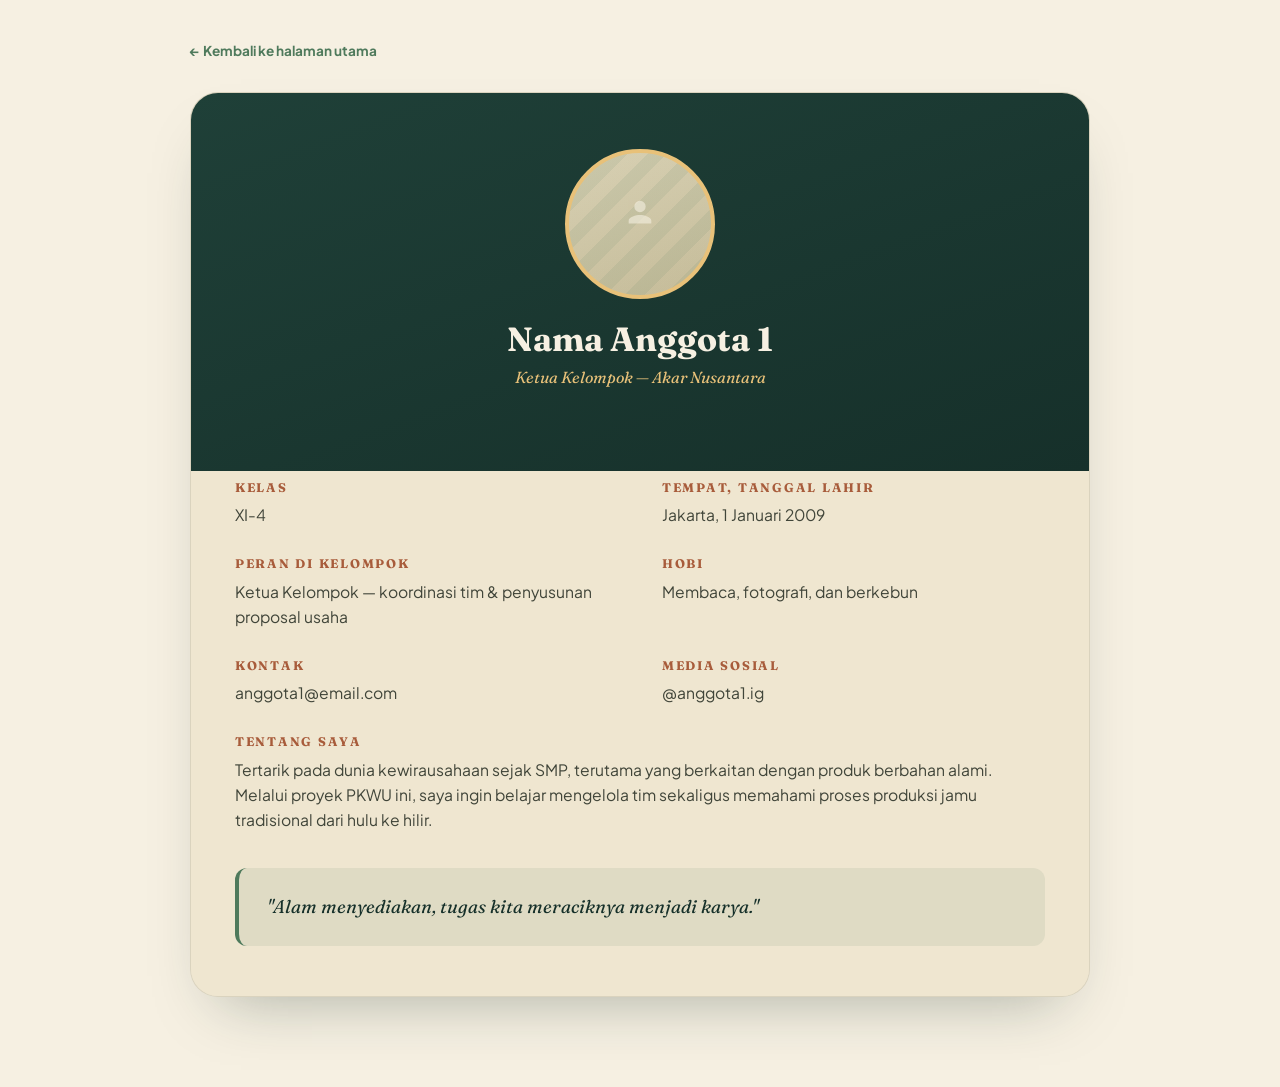
==== anggota1.html @ b5583791 "Create anggota1.html" ====
<!DOCTYPE html>
<html lang="id">
<head>
<meta charset="UTF-8" />
<meta name="viewport" content="width=device-width, initial-scale=1.0" />
<title>Biodata — Nama Anggota 1 | Akar Nusantara</title>

<link rel="preconnect" href="https://fonts.googleapis.com">
<link rel="preconnect" href="https://fonts.gstatic.com" crossorigin>
<link href="https://fonts.googleapis.com/css2?family=Fraunces:ital,opsz,wght@0,9..144,400;0,9..144,500;0,9..144,600;1,9..144,500&family=Plus+Jakarta+Sans:wght@400;500;600;700;800&display=swap" rel="stylesheet">

<link rel="stylesheet" href="style.css">
</head>
<body>

<div class="biodata">
  <div class="biodata__kembali">
    <a href="index.html#anggota">← Kembali ke halaman utama</a>
  </div>

  <div class="biodata__kartu">
    <div class="biodata__header">
      <!-- Ganti div di bawah dengan <img> foto anggota -->
      <div class="biodata__foto placeholder-photo">
        <div class="placeholder-photo__isi">
          <svg viewBox="0 0 24 24" style="fill:#f6f0e2"><path d="M12 12c2.7 0 8 1.34 8 4v2H4v-2c0-2.66 5.3-4 8-4zm0-2a4 4 0 110-8 4 4 0 010 8z"/></svg>
        </div>
      </div>
      <h1>Nama Anggota 1</h1>
      <p>Ketua Kelompok — Akar Nusantara</p>
    </div>

    <div class="biodata__isi">
      <div class="biodata__blok">
        <h4>Kelas</h4>
        <p>XI-4</p>
      </div>
      <div class="biodata__blok">
        <h4>Tempat, Tanggal Lahir</h4>
        <p>Jakarta, 1 Januari 2009</p>
      </div>
      <div class="biodata__blok">
        <h4>Peran di Kelompok</h4>
        <p>Ketua Kelompok — koordinasi tim &amp; penyusunan proposal usaha</p>
      </div>
      <div class="biodata__blok">
        <h4>Hobi</h4>
        <p>Membaca, fotografi, dan berkebun</p>
      </div>
      <div class="biodata__blok">
        <h4>Kontak</h4>
        <p>anggota1@email.com</p>
      </div>
      <div class="biodata__blok">
        <h4>Media Sosial</h4>
        <p>@anggota1.ig</p>
      </div>

      <div class="biodata__blok biodata__blok--full">
        <h4>Tentang Saya</h4>
        <p>Tertarik pada dunia kewirausahaan sejak SMP, terutama yang berkaitan dengan produk berbahan alami. Melalui proyek PKWU ini, saya ingin belajar mengelola tim sekaligus memahami proses produksi jamu tradisional dari hulu ke hilir.</p>
      </div>

      <div class="biodata__moto">
        "Alam menyediakan, tugas kita meraciknya menjadi karya."
      </div>
    </div>
  </div>
</div>

</body>
</html>
---- style.css ----
/* ============================================================
   AKAR NUSANTARA — Landing Page PKWU
   Token sistem desain: hijau botani + emas kunyit + krem parchment
   ============================================================ */

:root{
  /* warna */
  --hijau-tua: #16302a;
  --hijau-tua-2: #1f4038;
  --hijau-daun: #4f7a5c;
  --krem: #f6f0e2;
  --krem-2: #efe6d0;
  --emas: #d3a24c;
  --emas-terang: #e8c179;
  --tanah-liat: #a85c3b;
  --teks-gelap: #22291f;
  --teks-terang: #f6f0e2;
  --garis: rgba(246,240,226,0.14);

  /* tipografi */
  --font-display: "Fraunces", "Georgia", serif;
  --font-body: "Plus Jakarta Sans", "Segoe UI", sans-serif;

  /* misc */
  --radius: 22px;
  --radius-sm: 12px;
  --bayangan: 0 20px 50px -20px rgba(10, 20, 15, 0.45);
  --transisi: 480ms cubic-bezier(.19,1,.22,1);
}

*, *::before, *::after{ box-sizing: border-box; }

@media (prefers-reduced-motion: reduce){
  *, *::before, *::after{
    animation-duration: 0.001ms !important;
    animation-iteration-count: 1 !important;
    transition-duration: 0.001ms !important;
    scroll-behavior: auto !important;
  }
}

html{ scroll-behavior: smooth; }

body{
  margin: 0;
  font-family: var(--font-body);
  background: var(--krem);
  color: var(--teks-gelap);
  line-height: 1.6;
  -webkit-font-smoothing: antialiased;
  overflow-x: hidden;
}

img{ max-width: 100%; display: block; }
a{ color: inherit; text-decoration: none; }
h1,h2,h3,h4{ font-family: var(--font-display); margin: 0; line-height: 1.08; }
p{ margin: 0; }
button{ font-family: inherit; cursor: pointer; }

:focus-visible{
  outline: 3px solid var(--emas);
  outline-offset: 3px;
}

.eyebrow{
  display: inline-flex;
  align-items: center;
  gap: 10px;
  font-family: var(--font-body);
  font-size: 0.78rem;
  letter-spacing: 0.22em;
  text-transform: uppercase;
  font-weight: 600;
  color: var(--tanah-liat);
}
.section--dark .eyebrow{ color: var(--emas-terang); }
.eyebrow::before{
  content: "";
  width: 26px; height: 1.5px;
  background: currentColor;
  display: inline-block;
}

.glass{
  background: rgba(246, 240, 226, 0.14);
  backdrop-filter: blur(18px) saturate(140%);
  -webkit-backdrop-filter: blur(18px) saturate(140%);
  border: 1px solid rgba(246, 240, 226, 0.28);
  box-shadow: var(--bayangan);
}

.btn{
  display: inline-flex;
  align-items: center;
  gap: 10px;
  padding: 15px 30px;
  border-radius: 100px;
  font-weight: 600;
  font-size: 0.95rem;
  border: 1px solid transparent;
  transition: transform var(--transisi), box-shadow var(--transisi), background var(--transisi);
}
.btn--primary{
  background: linear-gradient(135deg, var(--emas-terang), var(--emas));
  color: #24190a;
  box-shadow: 0 14px 30px -10px rgba(211,162,76,0.55);
}
.btn--primary:hover{ transform: translateY(-3px); box-shadow: 0 20px 36px -12px rgba(211,162,76,0.65); }
.btn--ghost{
  background: transparent;
  color: var(--hijau-tua);
  border-color: rgba(34,41,31,0.3);
}
.section--dark .btn--ghost{ color: var(--krem); border-color: var(--garis); }
.btn--ghost:hover{ background: rgba(34,41,31,0.06); }
.section--dark .btn--ghost:hover{ background: rgba(246,240,226,0.08); }

/* ===================== HERO ===================== */
.hero{
  position: relative;
  min-height: 100svh;
  display: flex;
  align-items: center;
  justify-content: center;
  padding: 90px 20px;
  overflow: hidden;
  background:
    radial-gradient(ellipse at 20% 15%, rgba(211,162,76,0.18), transparent 55%),
    radial-gradient(ellipse at 85% 80%, rgba(168,92,59,0.22), transparent 50%),
    linear-gradient(160deg, var(--hijau-tua) 0%, var(--hijau-tua-2) 55%, #0f231e 100%);
  text-align: center;
}

.hero__pattern{ position: absolute; inset: 0; z-index: 0; pointer-events: none; opacity: 0.5; }
.leaf{
  position: absolute;
  width: 46px; height: 46px;
  opacity: 0.35;
  animation: melayang 14s ease-in-out infinite;
}
.leaf svg{ width: 100%; height: 100%; fill: var(--emas-terang); }
.leaf--1{ top: 10%; left: 8%; animation-delay: 0s; width: 60px; height: 60px;}
.leaf--2{ top: 68%; left: 14%; animation-delay: 2.4s; width: 34px; height: 34px; }
.leaf--3{ top: 20%; right: 10%; animation-delay: 1.2s; width: 50px; height: 50px; }
.leaf--4{ top: 75%; right: 16%; animation-delay: 3.6s; width: 40px; height: 40px; }
.leaf--5{ top: 45%; left: 3%; animation-delay: 5s; width: 28px; height: 28px; }
.leaf--6{ top: 40%; right: 4%; animation-delay: 1.8s; width: 30px; height: 30px; }

@keyframes melayang{
  0%, 100%{ transform: translateY(0) rotate(0deg); }
  50%{ transform: translateY(-26px) rotate(14deg); }
}

.hero__content{
  position: relative;
  z-index: 1;
  max-width: 620px;
  padding: 56px 44px 50px;
  border-radius: 32px;
  display: flex;
  flex-direction: column;
  align-items: center;
  animation: munculHero 1.1s cubic-bezier(.19,1,.22,1) both;
}

@keyframes munculHero{
  from{ opacity: 0; transform: translateY(28px) scale(0.98); }
  to{ opacity: 1; transform: translateY(0) scale(1); }
}

.hero__stempel{
  width: 132px; height: 132px;
  margin-bottom: 22px;
  position: relative;
  animation: putarStempel 22s linear infinite;
}
.hero__stempel svg{ width: 100%; height: 100%; }
.hero__stempel-inti{
  position: absolute;
  inset: 0;
  display: flex;
  align-items: center;
  justify-content: center;
}
.hero__stempel-inti svg{ width: 42px; height: 42px; fill: var(--emas-terang); }

@keyframes putarStempel{
  from{ transform: rotate(0deg); }
  to{ transform: rotate(360deg); }
}

.hero__logo{
  width: 96px; height: 96px;
  border-radius: 50%;
  object-fit: cover;
  border: 2px solid var(--garis);
  margin-bottom: 22px;
  box-shadow: 0 10px 26px -8px rgba(0,0,0,0.5);
}

.hero__title{
  color: var(--krem);
  font-size: clamp(2.6rem, 7vw, 4.4rem);
  font-weight: 600;
  letter-spacing: -0.01em;
}
.hero__title span{
  display: block;
  color: transparent;
  background: linear-gradient(120deg, var(--emas-terang), var(--tanah-liat));
  -webkit-background-clip: text;
  background-clip: text;
  font-style: italic;
  font-weight: 500;
}

.hero__slogan{
  margin-top: 20px;
  font-family: var(--font-display);
  font-style: italic;
  font-size: 1.25rem;
  color: var(--emas-terang);
}

.hero__meta{
  margin-top: 14px;
  font-size: 0.85rem;
  letter-spacing: 0.08em;
  text-transform: uppercase;
  color: rgba(246,240,226,0.6);
}

.hero__content .btn{ margin-top: 34px; }

/* ===================== SECTION LAYOUT ===================== */
.section{
  padding: 110px 24px;
  position: relative;
}
.section--cream{ background: var(--krem); color: var(--teks-gelap); }
.section--dark{
  background: linear-gradient(180deg, var(--hijau-tua-2), var(--hijau-tua));
  color: var(--krem);
}

.section__head{
  max-width: 720px;
  margin: 0 auto 58px;
  text-align: center;
  display: flex;
  flex-direction: column;
  align-items: center;
  gap: 14px;
}
.section__head h2{ font-size: clamp(2rem, 4.5vw, 2.9rem); font-weight: 600; }
.section__head p{ max-width: 540px; opacity: 0.82; }

.pembatas{
  display: flex;
  justify-content: center;
  margin: 0 auto;
  width: 100%;
  max-width: 200px;
  opacity: 0.5;
}
.pembatas svg{ width: 100%; height: 30px; }
.section--dark .pembatas svg{ stroke: var(--emas-terang); }
.section--cream .pembatas svg{ stroke: var(--tanah-liat); }

/* ===================== PRODUK ===================== */
.infografis-box{
  max-width: 900px;
  margin: 0 auto 64px;
  padding: 40px;
  border-radius: var(--radius);
  display: flex;
  flex-wrap: wrap;
  align-items: center;
  gap: 26px;
  justify-content: space-between;
  background: rgba(255,255,255,0.5);
  border: 1px dashed rgba(34,41,31,0.28);
  box-shadow: none;
}
.infografis-box__teks h3{ font-size: 1.3rem; margin-bottom: 6px; }
.infografis-box__teks p{ opacity: 0.75; font-size: 0.94rem; max-width: 380px; }

.produk-utama{
  max-width: 1080px;
  margin: 0 auto 90px;
  display: grid;
  grid-template-columns: 1.1fr 1fr;
  gap: 50px;
  align-items: center;
}
.produk-utama__teks h3{ font-size: 1.7rem; margin-bottom: 16px; }
.produk-utama__teks p{ opacity: 0.8; }
.produk-utama__teks p + p{ margin-top: 12px; }

.placeholder-photo{
  position: relative;
  border-radius: var(--radius);
  overflow: hidden;
  aspect-ratio: 4 / 3;
  display: flex;
  align-items: center;
  justify-content: center;
  background:
    repeating-linear-gradient(135deg, rgba(79,122,92,0.14) 0 14px, rgba(79,122,92,0.05) 14px 28px),
    linear-gradient(160deg, #dfd5b8, #cbbf9c);
  border: 1px solid rgba(34,41,31,0.15);
  color: var(--hijau-tua);
  text-align: center;
}
.placeholder-photo__isi{ padding: 20px; }
.placeholder-photo__isi svg{ width: 34px; height: 34px; margin: 0 auto 10px; fill: var(--hijau-tua); opacity: 0.6; }
.placeholder-photo__isi span{ display: block; font-size: 0.82rem; font-weight: 600; opacity: 0.65; }

.herbal-list{
  max-width: 1080px;
  margin: 0 auto;
  display: flex;
  flex-direction: column;
  gap: 70px;
}

.herbal-item{
  display: grid;
  grid-template-columns: 1fr 1fr;
  gap: 40px;
  align-items: center;
}
.herbal-item:nth-child(even) .herbal-item__media{ order: 2; }
.herbal-item:nth-child(even) .herbal-item__text{ order: 1; }

.herbal-item__media{
  display: grid;
  grid-template-columns: 1.1fr 0.9fr;
  gap: 14px;
}
.herbal-item__media .placeholder-photo:first-child{ aspect-ratio: 3/4; }
.herbal-item__media .placeholder-photo:last-child{ aspect-ratio: 3/4; margin-top: 32px; }

.herbal-item__text{
  padding: 8px 6px;
}
.herbal-item__nomor{
  font-family: var(--font-display);
  font-style: italic;
  font-size: 0.95rem;
  color: var(--tanah-liat);
  margin-bottom: 8px;
  display: block;
}
.herbal-item__text h3{ font-size: 1.7rem; margin-bottom: 12px; }
.herbal-item__text p{ opacity: 0.78; margin-bottom: 10px; }
.herbal-item__produk{
  margin-top: 16px;
  display: inline-flex;
  align-items: center;
  gap: 8px;
  padding: 8px 16px;
  border-radius: 100px;
  background: rgba(79,122,92,0.12);
  color: var(--hijau-daun);
  font-size: 0.82rem;
  font-weight: 700;
}

/* ===================== DOKUMENTASI (masonry) ===================== */
.galeri-masonry{
  max-width: 1080px;
  margin: 0 auto;
  column-count: 3;
  column-gap: 18px;
}
.galeri-item{
  break-inside: avoid;
  margin-bottom: 18px;
  border-radius: var(--radius-sm);
  overflow: hidden;
  position: relative;
  border: 1px solid var(--garis);
  transition: transform var(--transisi);
}
.galeri-item:hover{ transform: translateY(-6px); }
.galeri-item .placeholder-photo{
  border-radius: 0;
  border: none;
  background:
    repeating-linear-gradient(135deg, rgba(211,162,76,0.14) 0 14px, rgba(211,162,76,0.04) 14px 28px),
    linear-gradient(160deg, #24493e, #16302a);
  color: var(--krem);
}
.galeri-item .placeholder-photo__isi svg{ fill: var(--emas-terang); }
.galeri-item .placeholder-photo__isi span{ color: var(--emas-terang); opacity: 0.8; }
.galeri-item:nth-child(1) .placeholder-photo{ aspect-ratio: 3/4; }
.galeri-item:nth-child(2) .placeholder-photo{ aspect-ratio: 1/1; }
.galeri-item:nth-child(3) .placeholder-photo{ aspect-ratio: 4/5; }
.galeri-item:nth-child(4) .placeholder-photo{ aspect-ratio: 3/4; }
.galeri-item:nth-child(5) .placeholder-photo{ aspect-ratio: 1/1; }
.galeri-item:nth-child(6) .placeholder-photo{ aspect-ratio: 4/5; }
.galeri-item:nth-child(7) .placeholder-photo{ aspect-ratio: 3/4; }
.galeri-item:nth-child(8) .placeholder-photo{ aspect-ratio: 1/1; }

@media (max-width: 780px){ .galeri-masonry{ column-count: 2; } }
@media (max-width: 480px){ .galeri-masonry{ column-count: 1; } }

/* ===================== ANGGOTA (flip card) ===================== */
.anggota-grid{
  max-width: 1080px;
  margin: 0 auto;
  display: grid;
  grid-template-columns: repeat(4, 1fr);
  gap: 26px;
}

.flip-card{
  display: block;
  perspective: 1400px;
  height: 340px;
}
.flip-card__inner{
  position: relative;
  width: 100%; height: 100%;
  border-radius: var(--radius);
  transition: transform 700ms cubic-bezier(.2,.8,.2,1);
  transform-style: preserve-3d;
  box-shadow: var(--bayangan);
}
.flip-card:hover .flip-card__inner,
.flip-card:focus-visible .flip-card__inner{ transform: rotateY(180deg); }

.flip-card__front, .flip-card__back{
  position: absolute; inset: 0;
  backface-visibility: hidden;
  border-radius: var(--radius);
  overflow: hidden;
  display: flex;
  flex-direction: column;
}
.flip-card__front{
  background:
    linear-gradient(0deg, rgba(22,48,42,0.88), rgba(22,48,42,0.05) 55%),
    repeating-linear-gradient(135deg, rgba(211,162,76,0.16) 0 14px, rgba(211,162,76,0.05) 14px 28px),
    linear-gradient(160deg, #dfd5b8, #cbbf9c);
  justify-content: flex-end;
  padding: 20px;
  color: var(--krem);
}
.flip-card__front .placeholder-icon svg{ width: 34px; height: 34px; fill: var(--hijau-tua); opacity: 0.45; }
.flip-card__front h3{ font-size: 1.2rem; margin-top: auto; }
.flip-card__front span{ font-size: 0.78rem; opacity: 0.75; letter-spacing: 0.05em; }

.flip-card__back{
  background: linear-gradient(160deg, var(--hijau-tua-2), var(--hijau-tua));
  transform: rotateY(180deg);
  padding: 26px 22px;
  align-items: flex-start;
  justify-content: center;
  color: var(--krem);
  gap: 10px;
}
.flip-card__back p{ font-size: 0.86rem; opacity: 0.82; }
.flip-card__back .lihat{
  margin-top: 10px;
  font-size: 0.82rem;
  font-weight: 700;
  color: var(--emas-terang);
  display: inline-flex;
  align-items: center;
  gap: 6px;
}

@media (max-width: 900px){ .anggota-grid{ grid-template-columns: repeat(2, 1fr); } }
@media (max-width: 520px){ .anggota-grid{ grid-template-columns: 1fr; } }

/* ===================== ULASAN ===================== */
.ulasan-wrap{
  max-width: 760px;
  margin: 0 auto;
  display: flex;
  flex-direction: column;
  gap: 44px;
}

.review-form{
  padding: 34px;
  border-radius: var(--radius);
  display: flex;
  flex-direction: column;
  gap: 18px;
}
.field label{
  display: block;
  font-size: 0.82rem;
  letter-spacing: 0.05em;
  margin-bottom: 8px;
  opacity: 0.8;
}
.field input, .field textarea{
  width: 100%;
  padding: 13px 16px;
  border-radius: var(--radius-sm);
  border: 1px solid var(--garis);
  background: rgba(255,255,255,0.08);
  color: var(--krem);
  font-family: inherit;
  font-size: 0.95rem;
  resize: vertical;
}
.field input::placeholder, .field textarea::placeholder{ color: rgba(246,240,226,0.45); }
.field input:focus, .field textarea:focus{ outline: none; border-color: var(--emas); background: rgba(255,255,255,0.13); }

.star-rating{
  display: inline-flex;
  gap: 6px;
  direction: ltr;
}
.star-rating button{
  background: none; border: none; padding: 2px;
  line-height: 0;
}
.star-rating svg{
  width: 30px; height: 30px;
  fill: rgba(246,240,226,0.25);
  transition: fill 160ms ease, transform 160ms ease;
}
.star-rating button:hover svg,
.star-rating button.aktif svg{ fill: var(--emas-terang); }
.star-rating button:hover ~ button svg{ fill: rgba(246,240,226,0.25); }
.star-rating:hover button svg{ fill: rgba(246,240,226,0.25); }
.star-rating button:hover svg, .star-rating button:hover ~ button svg{ }

.review-form .btn{ align-self: flex-start; margin-top: 6px; }

.review-list{ display: flex; flex-direction: column; gap: 16px; }
.review-list__kosong{
  text-align: center;
  padding: 30px 20px;
  opacity: 0.65;
  font-style: italic;
  font-family: var(--font-display);
}

.review-card{
  padding: 22px 24px;
  border-radius: var(--radius-sm);
  animation: masukReview 500ms ease both;
}
@keyframes masukReview{
  from{ opacity: 0; transform: translateY(14px); }
  to{ opacity: 1; transform: translateY(0); }
}
.review-card__top{
  display: flex;
  align-items: center;
  justify-content: space-between;
  gap: 10px;
  margin-bottom: 8px;
  flex-wrap: wrap;
}
.review-card__nama{ font-weight: 700; }
.review-card__tanggal{ font-size: 0.75rem; opacity: 0.6; }
.review-card__bintang{ display: inline-flex; gap: 2px; }
.review-card__bintang svg{ width: 16px; height: 16px; fill: var(--emas-terang); }
.review-card__bintang svg.kosong{ fill: rgba(246,240,226,0.22); }
.review-card__teks{ font-size: 0.92rem; opacity: 0.85; }

/* ===================== FOOTER ===================== */
.footer{
  background: #0f231e;
  color: rgba(246,240,226,0.6);
  text-align: center;
  padding: 40px 20px;
  font-size: 0.85rem;
}
.footer strong{ color: var(--emas-terang); }

/* ===================== HALAMAN ANGGOTA ===================== */
.biodata{
  min-height: 100svh;
  background: var(--krem);
  padding: 40px 20px 90px;
}
.biodata__kembali{
  max-width: 900px;
  margin: 0 auto 30px;
  display: flex;
}
.biodata__kembali a{
  display: inline-flex;
  align-items: center;
  gap: 8px;
  font-size: 0.85rem;
  font-weight: 700;
  color: var(--hijau-daun);
}
.biodata__kartu{
  max-width: 900px;
  margin: 0 auto;
  background: var(--krem-2);
  border: 1px solid rgba(34,41,31,0.1);
  border-radius: 28px;
  overflow: hidden;
  box-shadow: 0 30px 60px -30px rgba(22,48,42,0.35);
}
.biodata__header{
  background: linear-gradient(160deg, var(--hijau-tua-2), var(--hijau-tua));
  color: var(--krem);
  padding: 56px 40px 80px;
  text-align: center;
  position: relative;
}
.biodata__foto{
  width: 150px; height: 150px;
  border-radius: 50%;
  margin: 0 auto 22px;
  border: 4px solid var(--emas-terang);
  overflow: hidden;
}
.biodata__header h1{ font-size: 2.1rem; }
.biodata__header p{ margin-top: 8px; color: var(--emas-terang); font-family: var(--font-display); font-style: italic; }

.biodata__isi{
  padding: 50px 44px;
  margin-top: -40px;
  background: var(--krem-2);
  border-radius: 28px 28px 0 0;
  display: grid;
  grid-template-columns: repeat(2, 1fr);
  gap: 30px 44px;
}
.biodata__blok h4{
  font-size: 0.78rem;
  letter-spacing: 0.14em;
  text-transform: uppercase;
  color: var(--tanah-liat);
  margin-bottom: 8px;
}
.biodata__blok p{ font-size: 0.98rem; opacity: 0.85; }
.biodata__blok--full{ grid-column: 1 / -1; }

.biodata__moto{
  grid-column: 1 / -1;
  margin-top: 6px;
  padding: 24px 28px;
  border-radius: var(--radius-sm);
  background: rgba(79,122,92,0.1);
  border-left: 4px solid var(--hijau-daun);
  font-family: var(--font-display);
  font-style: italic;
  font-size: 1.15rem;
  color: var(--hijau-tua);
}

@media (max-width: 720px){
  .biodata__isi{ grid-template-columns: 1fr; padding: 40px 26px; }
}

/* ===================== RESPONSIF UMUM ===================== */
@media (max-width: 900px){
  .produk-utama{ grid-template-columns: 1fr; }
  .herbal-item{ grid-template-columns: 1fr; }
  .herbal-item:nth-child(even) .herbal-item__media,
  .herbal-item:nth-child(even) .herbal-item__text{ order: initial; }
}

@media (max-width: 620px){
  .section{ padding: 80px 18px; }
  .hero__content{ padding: 40px 26px 40px; }
  .infografis-box{ flex-direction: column; align-items: flex-start; }
}
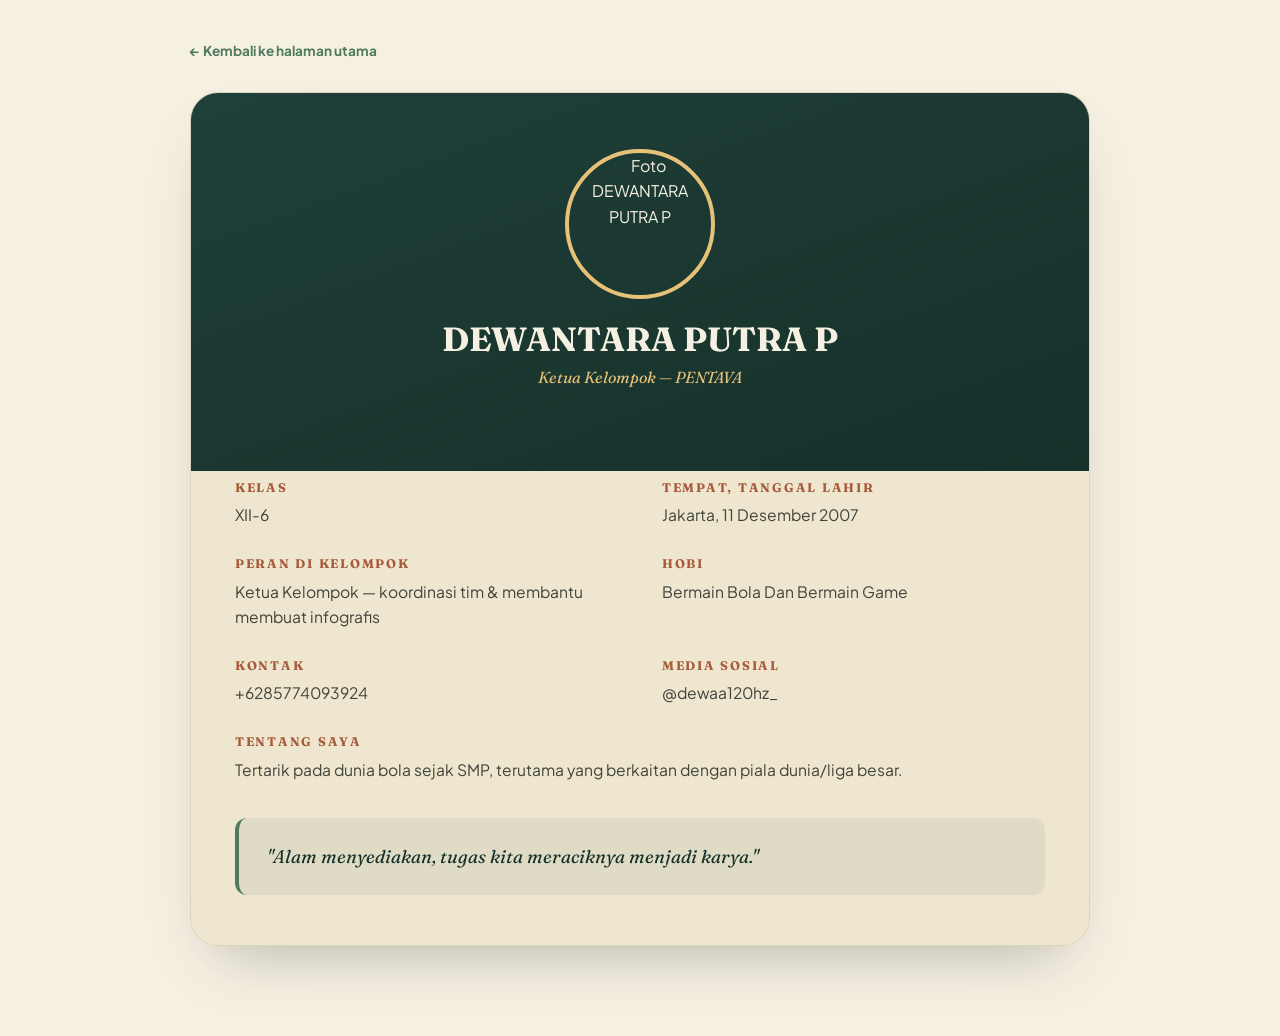
==== commit c84ece01: "doene" ====
--- a/anggota1.html
+++ b/anggota1.html
@@ -3,7 +3,7 @@
 <head>
 <meta charset="UTF-8" />
 <meta name="viewport" content="width=device-width, initial-scale=1.0" />
-<title>Biodata — Nama Anggota 1 | Akar Nusantara</title>
+<title>Biodata — DEWANTARA PUTRA P | PENTAVA</title>
 
 <link rel="preconnect" href="https://fonts.googleapis.com">
 <link rel="preconnect" href="https://fonts.gstatic.com" crossorigin>
@@ -20,45 +20,40 @@
 
   <div class="biodata__kartu">
     <div class="biodata__header">
-      <!-- Ganti div di bawah dengan <img> foto anggota -->
-      <div class="biodata__foto placeholder-photo">
-        <div class="placeholder-photo__isi">
-          <svg viewBox="0 0 24 24" style="fill:#f6f0e2"><path d="M12 12c2.7 0 8 1.34 8 4v2H4v-2c0-2.66 5.3-4 8-4zm0-2a4 4 0 110-8 4 4 0 010 8z"/></svg>
-        </div>
-      </div>
-      <h1>Nama Anggota 1</h1>
-      <p>Ketua Kelompok — Akar Nusantara</p>
+      <img class="biodata__foto" src="https://files.catbox.moe/qc332x.jpeg" alt="Foto DEWANTARA PUTRA P">
+      <h1>DEWANTARA PUTRA P</h1>
+      <p>Ketua Kelompok — PENTAVA</p>
     </div>
 
     <div class="biodata__isi">
       <div class="biodata__blok">
         <h4>Kelas</h4>
-        <p>XI-4</p>
+        <p>XII-6</p>
       </div>
       <div class="biodata__blok">
         <h4>Tempat, Tanggal Lahir</h4>
-        <p>Jakarta, 1 Januari 2009</p>
+        <p>Jakarta, 11 Desember 2007</p>
       </div>
       <div class="biodata__blok">
         <h4>Peran di Kelompok</h4>
-        <p>Ketua Kelompok — koordinasi tim &amp; penyusunan proposal usaha</p>
+        <p>Ketua Kelompok — koordinasi tim &amp; membantu membuat infografis</p>
       </div>
       <div class="biodata__blok">
         <h4>Hobi</h4>
-        <p>Membaca, fotografi, dan berkebun</p>
+        <p>Bermain Bola Dan Bermain Game</p>
       </div>
       <div class="biodata__blok">
         <h4>Kontak</h4>
-        <p>anggota1@email.com</p>
+        <p>+6285774093924</p>
       </div>
       <div class="biodata__blok">
         <h4>Media Sosial</h4>
-        <p>@anggota1.ig</p>
+        <p>@dewaa120hz_</p>
       </div>
 
       <div class="biodata__blok biodata__blok--full">
         <h4>Tentang Saya</h4>
-        <p>Tertarik pada dunia kewirausahaan sejak SMP, terutama yang berkaitan dengan produk berbahan alami. Melalui proyek PKWU ini, saya ingin belajar mengelola tim sekaligus memahami proses produksi jamu tradisional dari hulu ke hilir.</p>
+        <p>Tertarik pada dunia bola sejak SMP, terutama yang berkaitan dengan piala dunia/liga besar.</p>
       </div>
 
       <div class="biodata__moto">
--- a/style.css
+++ b/style.css
@@ -1,5 +1,5 @@
 /* ============================================================
-   AKAR NUSANTARA — Landing Page PKWU
+   PENTAVA — Landing Page PKWU
    Token sistem desain: hijau botani + emas kunyit + krem parchment
    ============================================================ */
 
@@ -293,28 +293,47 @@
   gap: 50px;
   align-items: center;
 }
+.produk-utama__foto{
+  width: 100%;
+  border-radius: var(--radius);
+  aspect-ratio: 3/2;
+  object-fit: cover;
+  box-shadow: var(--bayangan);
+  transition: transform var(--transisi);
+}
+.produk-utama__foto:hover{ transform: scale(1.015); }
+
 .produk-utama__teks h3{ font-size: 1.7rem; margin-bottom: 16px; }
 .produk-utama__teks p{ opacity: 0.8; }
 .produk-utama__teks p + p{ margin-top: 12px; }
 
-.placeholder-photo{
-  position: relative;
-  border-radius: var(--radius);
-  overflow: hidden;
-  aspect-ratio: 4 / 3;
-  display: flex;
-  align-items: center;
-  justify-content: center;
-  background:
-    repeating-linear-gradient(135deg, rgba(79,122,92,0.14) 0 14px, rgba(79,122,92,0.05) 14px 28px),
-    linear-gradient(160deg, #dfd5b8, #cbbf9c);
-  border: 1px solid rgba(34,41,31,0.15);
-  color: var(--hijau-tua);
-  text-align: center;
-}
-.placeholder-photo__isi{ padding: 20px; }
-.placeholder-photo__isi svg{ width: 34px; height: 34px; margin: 0 auto 10px; fill: var(--hijau-tua); opacity: 0.6; }
-.placeholder-photo__isi span{ display: block; font-size: 0.82rem; font-weight: 600; opacity: 0.65; }
+/* ===================== PRODUK UTAMA INFO ===================== */
+.produk-utama__info{
+  margin-top: 10px;
+}
+.produk-utama__info h4{
+  font-family: var(--font-body);
+  font-size: 0.95rem;
+  font-weight: 700;
+  margin: 18px 0 8px;
+  color: var(--hijau-daun);
+}
+.produk-utama__info ul,
+.produk-utama__info ol{
+  margin: 0 0 6px;
+  padding-left: 22px;
+}
+.produk-utama__info li{
+  font-size: 0.9rem;
+  opacity: 0.82;
+  margin-bottom: 5px;
+  line-height: 1.5;
+}
+.produk-utama__info p{
+  font-size: 0.92rem;
+  opacity: 0.8;
+  margin-bottom: 8px;
+}
 
 .herbal-list{
   max-width: 1080px;
@@ -338,8 +357,19 @@
   grid-template-columns: 1.1fr 0.9fr;
   gap: 14px;
 }
-.herbal-item__media .placeholder-photo:first-child{ aspect-ratio: 3/4; }
-.herbal-item__media .placeholder-photo:last-child{ aspect-ratio: 3/4; margin-top: 32px; }
+.herbal-item__foto{
+  width: 100%;
+  border-radius: var(--radius);
+  aspect-ratio: 3/4;
+  object-fit: cover;
+  box-shadow: var(--bayangan);
+  transition: transform var(--transisi), box-shadow var(--transisi);
+}
+.herbal-item__foto:last-child{ margin-top: 32px; }
+.herbal-item__foto:hover{
+  transform: scale(1.02);
+  box-shadow: 0 20px 50px -16px rgba(22,48,42,0.5);
+}
 
 .herbal-item__text{
   padding: 8px 6px;
@@ -353,6 +383,33 @@
   display: block;
 }
 .herbal-item__text h3{ font-size: 1.7rem; margin-bottom: 12px; }
+/* ===================== HERBAL INFO (enhanced) ===================== */
+.herbal-item__info{
+  margin: 10px 0 14px;
+}
+.herbal-item__info h4{
+  font-family: var(--font-body);
+  font-size: 0.9rem;
+  font-weight: 700;
+  margin: 14px 0 6px;
+  color: var(--hijau-daun);
+}
+.herbal-item__info ul{
+  margin: 0 0 6px;
+  padding-left: 20px;
+}
+.herbal-item__info li{
+  font-size: 0.88rem;
+  opacity: 0.82;
+  margin-bottom: 4px;
+  line-height: 1.5;
+}
+.herbal-item__info p{
+  font-size: 0.88rem;
+  opacity: 0.78;
+  margin-bottom: 6px;
+}
+
 .herbal-item__text p{ opacity: 0.78; margin-bottom: 10px; }
 .herbal-item__produk{
   margin-top: 16px;
@@ -372,11 +429,11 @@
   max-width: 1080px;
   margin: 0 auto;
   column-count: 3;
-  column-gap: 18px;
+  column-gap: 16px;
 }
 .galeri-item{
   break-inside: avoid;
-  margin-bottom: 18px;
+  margin-bottom: 16px;
   border-radius: var(--radius-sm);
   overflow: hidden;
   position: relative;
@@ -384,41 +441,39 @@
   transition: transform var(--transisi);
 }
 .galeri-item:hover{ transform: translateY(-6px); }
-.galeri-item .placeholder-photo{
-  border-radius: 0;
-  border: none;
-  background:
-    repeating-linear-gradient(135deg, rgba(211,162,76,0.14) 0 14px, rgba(211,162,76,0.04) 14px 28px),
-    linear-gradient(160deg, #24493e, #16302a);
-  color: var(--krem);
-}
-.galeri-item .placeholder-photo__isi svg{ fill: var(--emas-terang); }
-.galeri-item .placeholder-photo__isi span{ color: var(--emas-terang); opacity: 0.8; }
-.galeri-item:nth-child(1) .placeholder-photo{ aspect-ratio: 3/4; }
-.galeri-item:nth-child(2) .placeholder-photo{ aspect-ratio: 1/1; }
-.galeri-item:nth-child(3) .placeholder-photo{ aspect-ratio: 4/5; }
-.galeri-item:nth-child(4) .placeholder-photo{ aspect-ratio: 3/4; }
-.galeri-item:nth-child(5) .placeholder-photo{ aspect-ratio: 1/1; }
-.galeri-item:nth-child(6) .placeholder-photo{ aspect-ratio: 4/5; }
-.galeri-item:nth-child(7) .placeholder-photo{ aspect-ratio: 3/4; }
-.galeri-item:nth-child(8) .placeholder-photo{ aspect-ratio: 1/1; }
-
-@media (max-width: 780px){ .galeri-masonry{ column-count: 2; } }
-@media (max-width: 480px){ .galeri-masonry{ column-count: 1; } }
+.galeri-item img{
+  width: 100%;
+  display: block;
+  object-fit: cover;
+  transition: transform 600ms ease;
+}
+.galeri-item:hover img{ transform: scale(1.06); }
+
+/* Control image heights so landscape photos don't dominate */
+.galeri-item img{ max-height: 320px; }
+
+@media (max-width: 780px){
+  .galeri-masonry{ column-count: 2; }
+  .galeri-item img{ max-height: 260px; }
+}
+@media (max-width: 480px){
+  .galeri-masonry{ column-count: 1; }
+  .galeri-item img{ max-height: 240px; }
+}
 
 /* ===================== ANGGOTA (flip card) ===================== */
 .anggota-grid{
   max-width: 1080px;
   margin: 0 auto;
   display: grid;
-  grid-template-columns: repeat(4, 1fr);
+  grid-template-columns: repeat(3, 1fr);
   gap: 26px;
 }
 
 .flip-card{
   display: block;
   perspective: 1400px;
-  height: 340px;
+  height: 320px;
 }
 .flip-card__inner{
   position: relative;
@@ -448,9 +503,27 @@
   padding: 20px;
   color: var(--krem);
 }
-.flip-card__front .placeholder-icon svg{ width: 34px; height: 34px; fill: var(--hijau-tua); opacity: 0.45; }
-.flip-card__front h3{ font-size: 1.2rem; margin-top: auto; }
-.flip-card__front span{ font-size: 0.78rem; opacity: 0.75; letter-spacing: 0.05em; }
+.flip-card__front::before{
+  content: "";
+  position: absolute;
+  inset: 0;
+  z-index: 1;
+  background: linear-gradient(0deg, rgba(22,48,42,0.88), rgba(22,48,42,0.05) 55%);
+  border-radius: var(--radius);
+}
+.flip-card__front .flip-card__foto{
+  position: absolute;
+  inset: 0;
+  width: 100%;
+  height: 100%;
+  object-fit: cover;
+  border-radius: var(--radius);
+  z-index: 0;
+  transition: transform 600ms ease;
+}
+.flip-card:hover .flip-card__front .flip-card__foto{ transform: scale(1.05); }
+.flip-card__front h3{ position: relative; z-index: 2; font-size: 1.2rem; margin-top: auto; }
+.flip-card__front span{ position: relative; z-index: 2; font-size: 0.78rem; opacity: 0.75; letter-spacing: 0.05em; }
 
 .flip-card__back{
   background: linear-gradient(160deg, var(--hijau-tua-2), var(--hijau-tua));
@@ -473,7 +546,7 @@
 }
 
 @media (max-width: 900px){ .anggota-grid{ grid-template-columns: repeat(2, 1fr); } }
-@media (max-width: 520px){ .anggota-grid{ grid-template-columns: 1fr; } }
+@media (max-width: 600px){ .anggota-grid{ grid-template-columns: 1fr; } }
 
 /* ===================== ULASAN ===================== */
 .ulasan-wrap{
@@ -618,6 +691,8 @@
   margin: 0 auto 22px;
   border: 4px solid var(--emas-terang);
   overflow: hidden;
+  object-fit: cover;
+  display: block;
 }
 .biodata__header h1{ font-size: 2.1rem; }
 .biodata__header p{ margin-top: 8px; color: var(--emas-terang); font-family: var(--font-display); font-style: italic; }
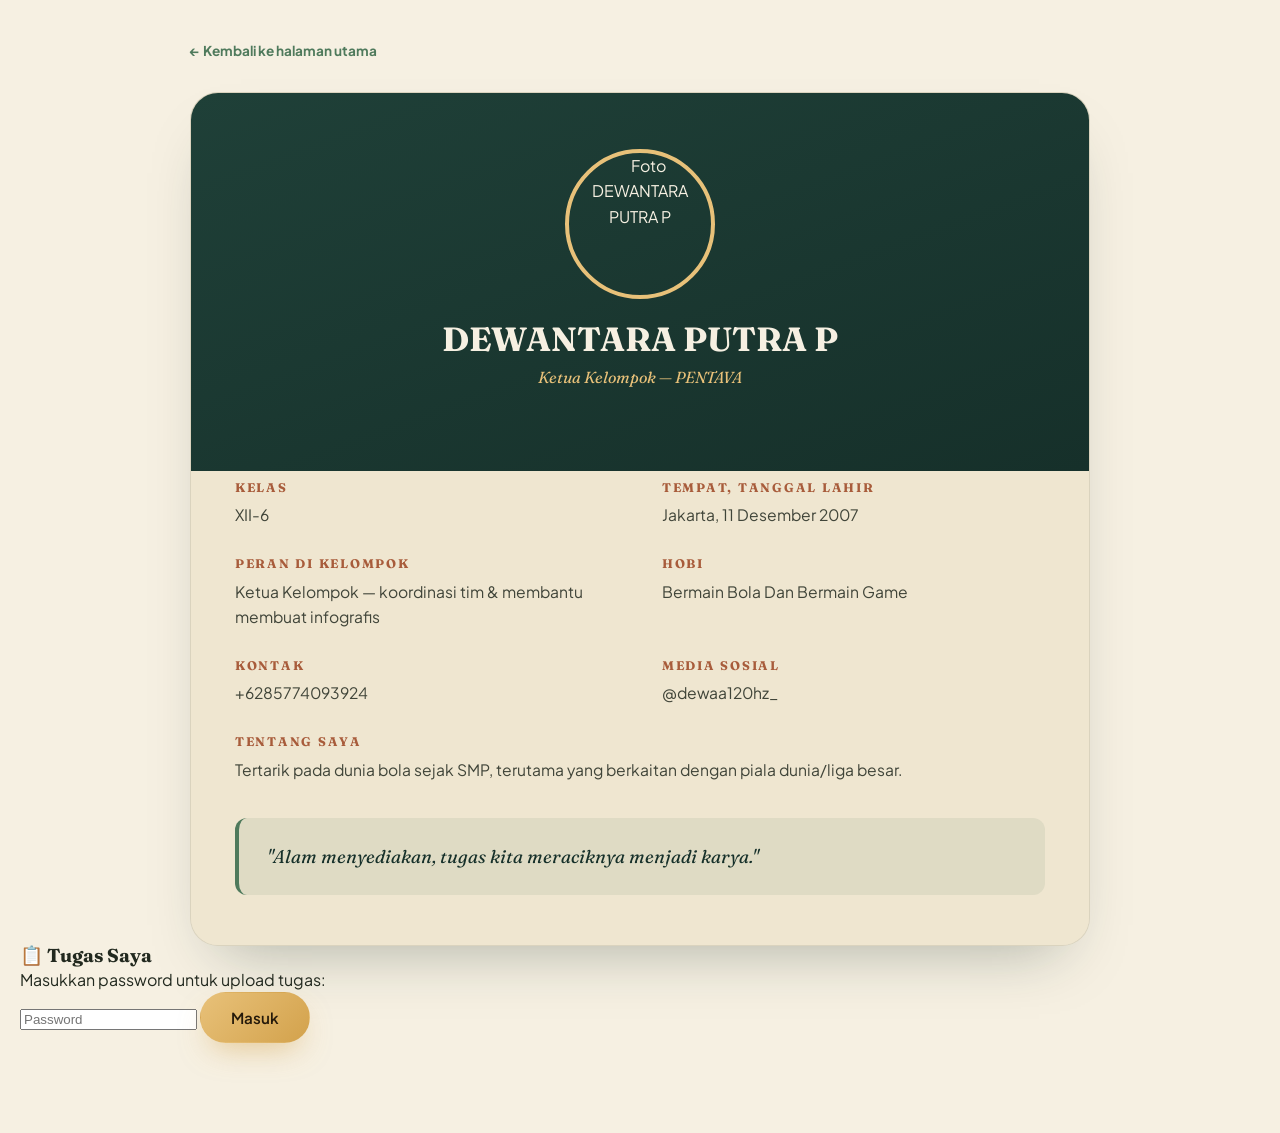
==== commit 67156e16: "done" ====
--- a/anggota1.html
+++ b/anggota1.html
@@ -61,7 +61,46 @@
       </div>
     </div>
   </div>
+
+  <!-- =================== TUGAS =================== -->
+  <div id="tugas-section" class="tugas-section" data-anggota="dewantara">
+    <h3 class="tugas-section__judul">📋 Tugas Saya</h3>
+
+    <!-- Login Box -->
+    <div id="tugas-login" class="tugas-login">
+      <p>Masukkan password untuk upload tugas:</p>
+      <div class="tugas-login__row">
+        <input type="password" id="tugas-password" placeholder="Password" class="tugas-input">
+        <button id="tugas-login-btn" class="btn btn--primary">Masuk</button>
+      </div>
+      <p id="tugas-login-error" class="tugas-error" style="display:none"></p>
+    </div>
+
+    <!-- Upload Box -->
+    <div id="tugas-upload" class="tugas-upload" style="display:none">
+      <div id="tugas-dropzone" class="tugas-dropzone">
+        <svg viewBox="0 0 24 24" fill="none" stroke="currentColor" stroke-width="1.5"><path d="M21 15v4a2 2 0 01-2 2H5a2 2 0 01-2-2v-4"/><polyline points="17 8 12 3 7 8"/><line x1="12" y1="3" x2="12" y2="15"/></svg>
+        <p>Seret file ke sini atau klik untuk memilih</p>
+        <input type="file" id="tugas-file" accept="image/*,.pdf,.doc,.docx,.xls,.xlsx,.ppt,.pptx,.zip,.rar" class="tugas-file-input">
+      </div>
+      <span id="tugas-nama-file" class="tugas-nama-file" style="display:none"></span>
+      <div id="tugas-progress" class="tugas-progress" style="display:none">
+        <div id="tugas-progress-bar" class="tugas-progress-bar"></div>
+      </div>
+      <button id="tugas-upload-btn" class="btn btn--primary" disabled>Upload Tugas</button>
+    </div>
+
+    <!-- Tugas List -->
+    <div id="tugas-list" class="tugas-list">    </div>
+  </div>
 </div>
+
+<!-- Firebase SDK (compat) -->
+<script src="https://www.gstatic.com/firebasejs/9.23.0/firebase-app-compat.js"></script>
+<script src="https://www.gstatic.com/firebasejs/9.23.0/firebase-firestore-compat.js"></script>
+<script src="https://www.gstatic.com/firebasejs/9.23.0/firebase-storage-compat.js"></script>
+<script src="firebase-config.js"></script>
+<script src="tugas.js"></script>
 
 </body>
 </html>
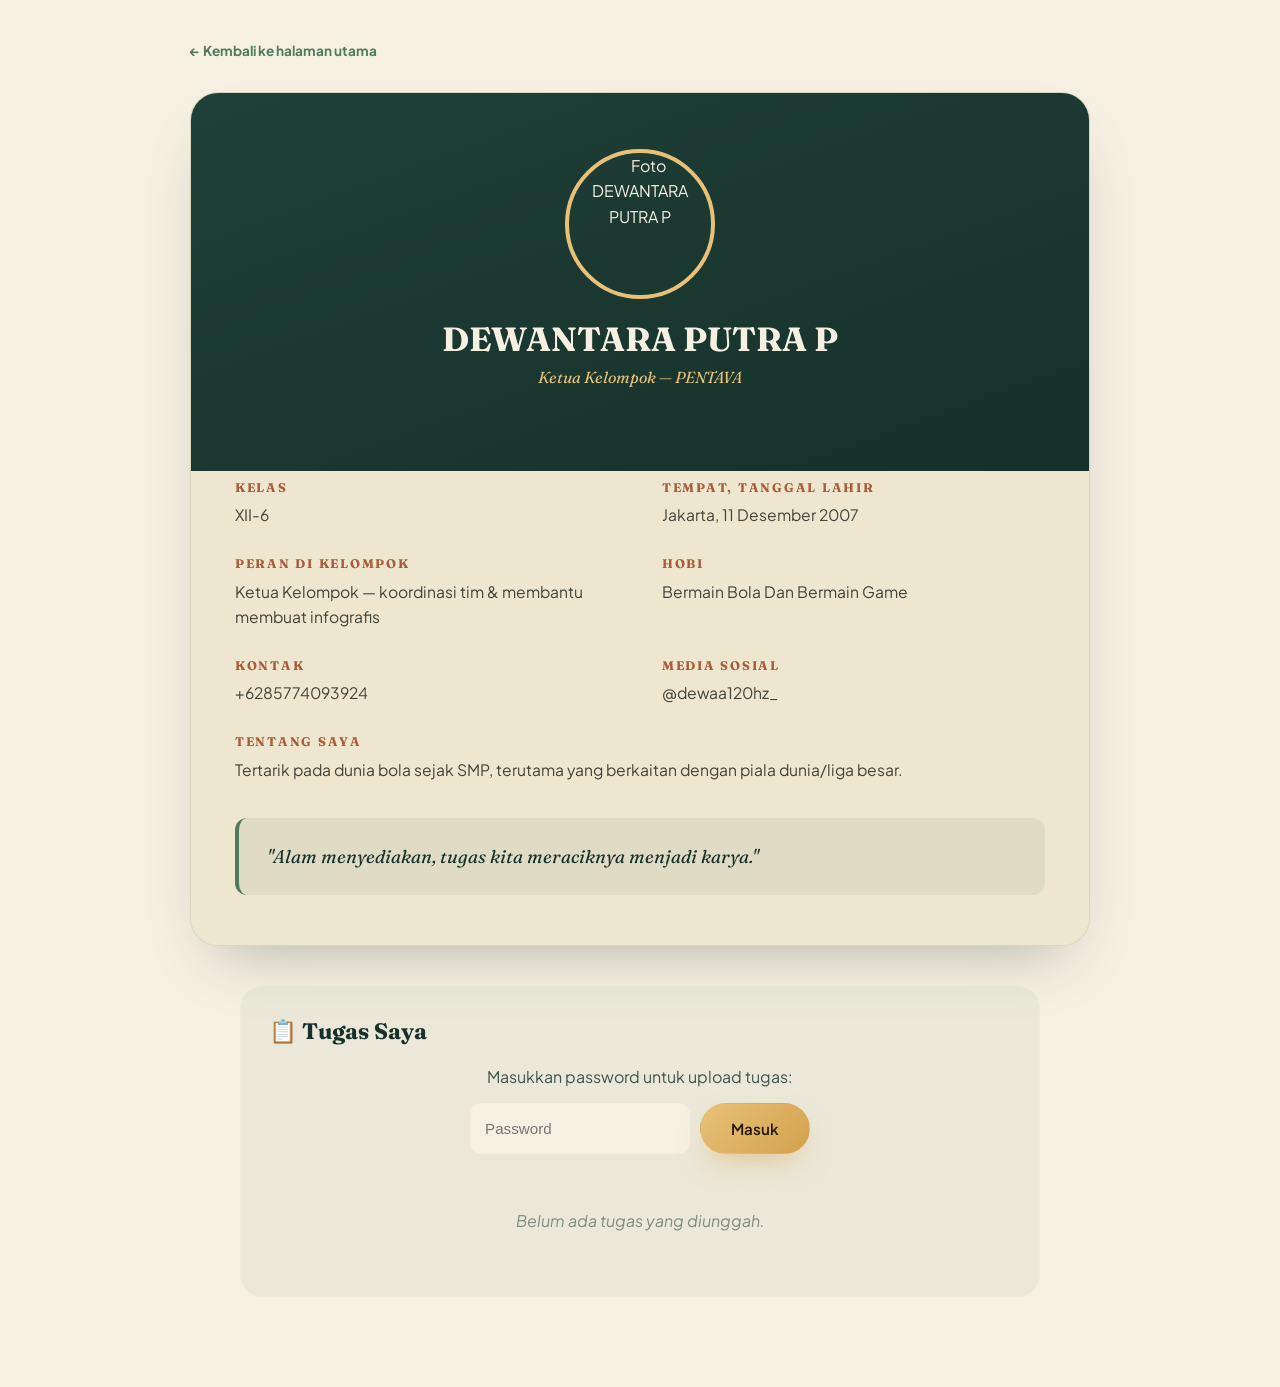
==== commit 7564dab0: "dd" ====
--- a/anggota1.html
+++ b/anggota1.html
@@ -80,7 +80,7 @@
     <div id="tugas-upload" class="tugas-upload" style="display:none">
       <div id="tugas-dropzone" class="tugas-dropzone">
         <svg viewBox="0 0 24 24" fill="none" stroke="currentColor" stroke-width="1.5"><path d="M21 15v4a2 2 0 01-2 2H5a2 2 0 01-2-2v-4"/><polyline points="17 8 12 3 7 8"/><line x1="12" y1="3" x2="12" y2="15"/></svg>
-        <p>Seret file ke sini atau klik untuk memilih</p>
+        <p>Seret file ke sini atau klik untuk memilih<br><small style="font-size:0.78rem;opacity:0.6">Maksimal 2MB per file</small></p>
         <input type="file" id="tugas-file" accept="image/*,.pdf,.doc,.docx,.xls,.xlsx,.ppt,.pptx,.zip,.rar" class="tugas-file-input">
       </div>
       <span id="tugas-nama-file" class="tugas-nama-file" style="display:none"></span>
@@ -95,11 +95,6 @@
   </div>
 </div>
 
-<!-- Firebase SDK (compat) -->
-<script src="https://www.gstatic.com/firebasejs/9.23.0/firebase-app-compat.js"></script>
-<script src="https://www.gstatic.com/firebasejs/9.23.0/firebase-firestore-compat.js"></script>
-<script src="https://www.gstatic.com/firebasejs/9.23.0/firebase-storage-compat.js"></script>
-<script src="firebase-config.js"></script>
 <script src="tugas.js"></script>
 
 </body>
--- a/style.css
+++ b/style.css
@@ -746,3 +746,243 @@
   .hero__content{ padding: 40px 26px 40px; }
   .infografis-box{ flex-direction: column; align-items: flex-start; }
 }
+
+/* ===================== TUGAS (upload per anggota) ===================== */
+.tugas-section{
+  max-width: 800px;
+  margin: 40px auto 0;
+  padding: 32px 28px;
+  background: rgba(79,122,92,0.06);
+  border: 1px solid var(--garis);
+  border-radius: var(--radius);
+}
+.tugas-section__judul{
+  font-family: var(--font-display);
+  font-size: 1.4rem;
+  color: var(--hijau-tua);
+  margin-bottom: 20px;
+}
+
+/* Login Box */
+.tugas-login{
+  text-align: center;
+}
+.tugas-login p{
+  color: var(--hijau-tua);
+  opacity: 0.8;
+  margin-bottom: 14px;
+}
+.tugas-login__row{
+  display: flex;
+  gap: 10px;
+  justify-content: center;
+  max-width: 340px;
+  margin: 0 auto;
+}
+.tugas-input{
+  flex: 1;
+  padding: 10px 14px;
+  border-radius: var(--radius-sm);
+  border: 1px solid var(--garis);
+  background: var(--krem);
+  color: var(--hijau-tua);
+  font-size: 0.95rem;
+  outline: none;
+  transition: border-color var(--transisi);
+}
+.tugas-input:focus{ border-color: var(--hijau-daun); }
+.tugas-error{
+  color: #c0392b;
+  font-size: 0.85rem;
+  margin-top: 10px;
+  font-weight: 600;
+}
+
+/* Upload Box */
+.tugas-upload{
+  display: flex;
+  flex-direction: column;
+  align-items: center;
+  gap: 14px;
+}
+.tugas-dropzone{
+  width: 100%;
+  max-width: 480px;
+  padding: 36px 24px;
+  border: 2px dashed var(--hijau-daun);
+  border-radius: var(--radius);
+  background: rgba(79,122,92,0.04);
+  text-align: center;
+  cursor: pointer;
+  transition: all var(--transisi);
+  position: relative;
+}
+.tugas-dropzone:hover,
+.tugas-dropzone--active{
+  border-color: var(--hijau-tua);
+  background: rgba(79,122,92,0.1);
+}
+.tugas-dropzone svg{
+  width: 40px;
+  height: 40px;
+  stroke: var(--hijau-daun);
+  margin-bottom: 10px;
+}
+.tugas-dropzone p{
+  font-size: 0.9rem;
+  color: var(--hijau-tua);
+  opacity: 0.7;
+}
+.tugas-file-input{
+  position: absolute;
+  inset: 0;
+  width: 100%;
+  height: 100%;
+  opacity: 0;
+  cursor: pointer;
+}
+.tugas-nama-file{
+  font-size: 0.85rem;
+  color: var(--hijau-tua);
+  font-weight: 600;
+  background: rgba(79,122,92,0.1);
+  padding: 6px 14px;
+  border-radius: 20px;
+  display: inline-block;
+  max-width: 100%;
+  overflow: hidden;
+  text-overflow: ellipsis;
+  white-space: nowrap;
+}
+
+/* Progress bar */
+.tugas-progress{
+  width: 100%;
+  max-width: 480px;
+  height: 22px;
+  background: rgba(79,122,92,0.12);
+  border-radius: 12px;
+  overflow: hidden;
+  position: relative;
+}
+.tugas-progress-bar{
+  height: 100%;
+  width: 0%;
+  background: linear-gradient(90deg, var(--hijau-daun), var(--hijau-tua));
+  border-radius: 12px;
+  display: flex;
+  align-items: center;
+  justify-content: center;
+  font-size: 0.72rem;
+  color: var(--krem);
+  font-weight: 700;
+  transition: width 300ms ease;
+}
+
+/* Tugas List */
+.tugas-list{
+  display: grid;
+  grid-template-columns: repeat(auto-fill, minmax(200px, 1fr));
+  gap: 16px;
+  margin-top: 24px;
+  width: 100%;
+}
+.tugas-list__kosong{
+  grid-column: 1 / -1;
+  text-align: center;
+  color: var(--hijau-tua);
+  opacity: 0.5;
+  font-style: italic;
+  padding: 30px 0;
+}
+
+/* Tugas Card */
+.tugas-card{
+  background: var(--krem);
+  border: 1px solid var(--garis);
+  border-radius: var(--radius-sm);
+  overflow: hidden;
+  position: relative;
+  transition: transform var(--transisi), box-shadow var(--transisi);
+}
+.tugas-card:hover{
+  transform: translateY(-4px);
+  box-shadow: 0 12px 32px -12px rgba(22,48,42,0.35);
+}
+.tugas-card__preview{
+  aspect-ratio: 4 / 3;
+  overflow: hidden;
+  background: linear-gradient(160deg, var(--hijau-tua-2), var(--hijau-tua));
+  display: flex;
+  align-items: center;
+  justify-content: center;
+}
+.tugas-card__preview a{
+  display: flex;
+  align-items: center;
+  justify-content: center;
+  width: 100%;
+  height: 100%;
+}
+.tugas-card__preview img{
+  width: 100%;
+  height: 100%;
+  object-fit: cover;
+  transition: transform 500ms ease;
+}
+.tugas-card:hover .tugas-card__preview img{ transform: scale(1.06); }
+.tugas-card__preview--file{
+  flex-direction: column;
+  gap: 6px;
+}
+.tugas-card__icon{ font-size: 2.4rem; }
+.tugas-card__ext{
+  font-size: 0.75rem;
+  color: var(--emas-terang);
+  font-weight: 700;
+  letter-spacing: 0.08em;
+  text-transform: uppercase;
+}
+.tugas-card__info{
+  padding: 12px 14px 10px;
+  display: flex;
+  flex-direction: column;
+  gap: 4px;
+}
+.tugas-card__nama{
+  font-size: 0.82rem;
+  font-weight: 600;
+  color: var(--hijau-tua);
+  overflow: hidden;
+  text-overflow: ellipsis;
+  white-space: nowrap;
+}
+.tugas-card__meta{
+  font-size: 0.72rem;
+  opacity: 0.55;
+}
+.tugas-card__download{
+  position: absolute;
+  top: 10px;
+  right: 10px;
+  width: 32px;
+  height: 32px;
+  background: rgba(22,48,42,0.7);
+  border-radius: 50%;
+  display: flex;
+  align-items: center;
+  justify-content: center;
+  opacity: 0;
+  transform: translateY(-4px);
+  transition: all var(--transisi);
+}
+.tugas-card__download svg{
+  width: 16px;
+  height: 16px;
+  color: var(--krem);
+}
+.tugas-card:hover .tugas-card__download{
+  opacity: 1;
+  transform: translateY(0);
+}
+.tugas-card__download:hover{ background: var(--hijau-tua); }
